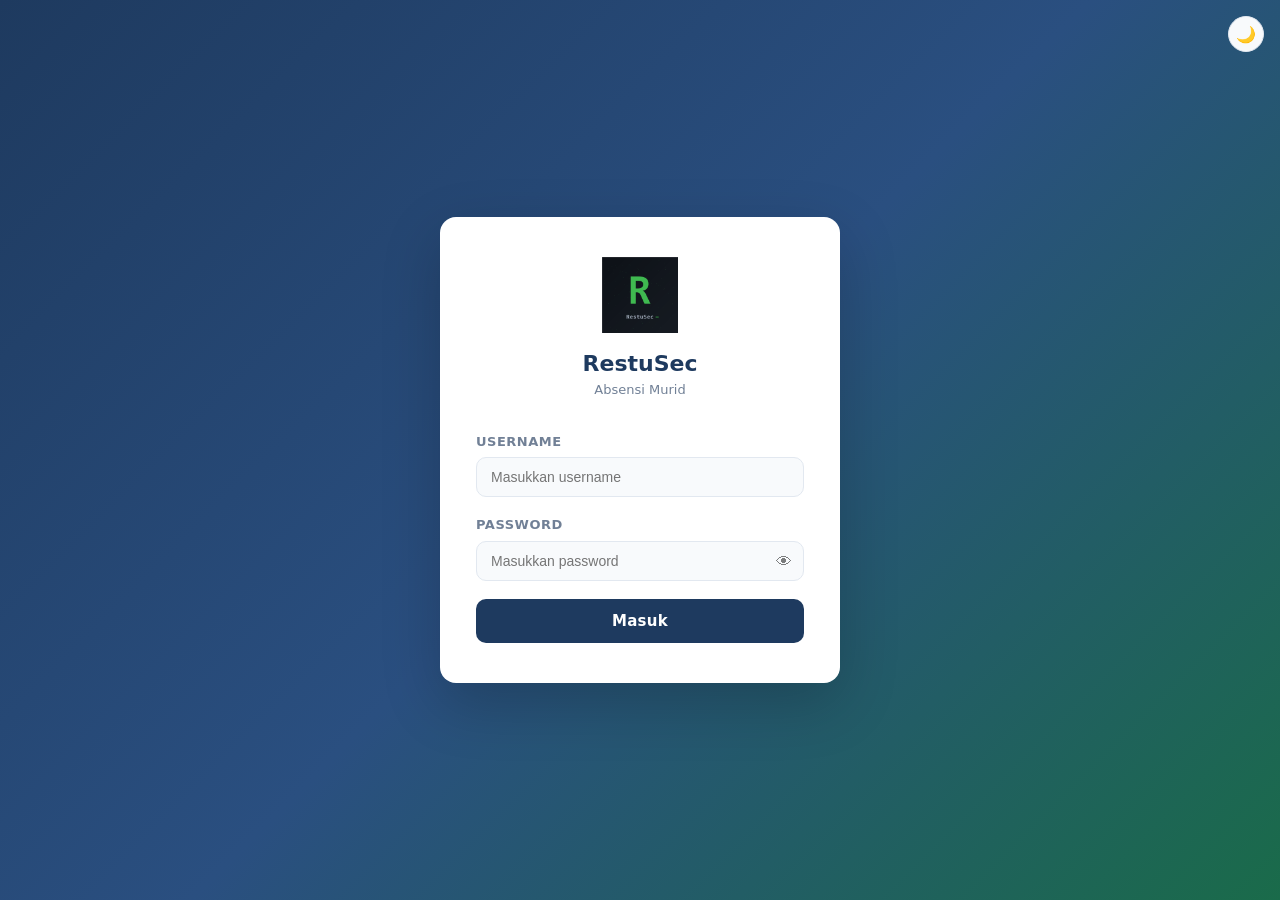
==== backend/dashboard/index.html @ 1f7444e0 "fix: aksesibilitas — focus-visible, label input, aria, keyboard nav" ====
<!DOCTYPE html>
<html lang="id">
<head>
<meta charset="UTF-8">
<meta name="viewport" content="width=device-width, initial-scale=1.0">
<title>Dashboard Absensi Murid</title>
<link rel="stylesheet" href="static/css/style.css?v=6">
</head>
<body>

<!-- SIDEBAR -->
<aside class="sidebar" id="sidebar">
  <div class="sidebar-header">
    <div class="sidebar-logo"><img src="static/img/logo.png" alt="Logo Sekolah" width="40" height="40"></div>
    <div class="sidebar-info">
      <span class="sidebar-title">RestuSec</span>
      <span class="sidebar-sub" id="sidebarUser">-</span>
    </div>
  </div>
  <nav class="sidebar-nav">
    <a class="nav-item active" href="#" onclick="showPage('absensi')">
      <span class="nav-icon">📋</span> Data Absensi
    </a>
    <a class="nav-item" href="#" onclick="showPage('murid')">
      <span class="nav-icon">👤</span> Murid & QR
    </a>
    <a class="nav-item" href="#" onclick="showPage('rekap')">
      <span class="nav-icon">📊</span> Rekap
    </a>
    <a class="nav-item" href="#" onclick="showPage('materi')">
      <span class="nav-icon">📚</span> Materi
    </a>
    <a class="nav-item" href="#" onclick="showPage('nilai')">
      <span class="nav-icon">🎓</span> Nilai
    </a>
  </nav>
  <div class="sidebar-footer">
    <button class="btn-logout" onclick="logout()">🚪 Keluar</button>
  </div>
</aside>
<div class="sidebar-backdrop" id="sidebarBackdrop" onclick="closeSidebar()" role="button" aria-label="Tutup menu"></div>

<!-- MAIN -->
<main class="main" id="main">
  <!-- Topbar -->
  <header class="topbar">
    <button class="menu-toggle" onclick="toggleSidebar()" aria-label="Buka menu">☰</button>
    <div class="topbar-title" id="pageTitle">Data Absensi</div>
    <div class="topbar-actions">
      <button class="theme-toggle" onclick="toggleTheme()" title="Ganti tema" aria-label="Ganti tema">🌙</button>
    </div>
  </header>

  <!-- PAGE: Absensi -->
  <section class="page active" id="page-absensi">
    <div class="page-header">
      <div>
        <h2 id="unitTitle">RestuSec — Absensi Murid</h2>
        <p class="page-sub" id="todayDate"></p>
      </div>
      <div class="page-actions">
        <label for="filterTgl" class="sr-only">Filter tanggal</label>
        <input type="date" id="filterTgl" class="input-date" onchange="loadAbsensi()">
        <button class="btn-success" onclick="exportExcel()">📥 Export Excel</button>
      </div>
    </div>

    <!-- Stats -->
    <div class="stats-row" id="statsRow">
      <div class="stat-card">
        <div class="stat-num" id="statTotal">-</div>
        <div class="stat-label">Total</div>
      </div>
      <div class="stat-card hadir">
        <div class="stat-num" id="statHadir">-</div>
        <div class="stat-label">Hadir</div>
      </div>
      <div class="stat-card izin">
        <div class="stat-num" id="statIzin">-</div>
        <div class="stat-label">Izin</div>
      </div>
      <div class="stat-card sakit">
        <div class="stat-num" id="statSakit">-</div>
        <div class="stat-label">Sakit</div>
      </div>
    </div>

    <!-- Toolbar delete mode -->
    <div class="delete-toolbar" id="deleteToolbar" style="display:none">
      <button class="btn-cancel-sel" onclick="cancelSelect()">× Batal</button>
      <span id="selectedCount">0 dipilih</span>
      <button class="btn-select-all" onclick="selectAll()">☑ Pilih Semua</button>
      <button class="btn-delete-sel" onclick="deleteSelected()">🗑 Hapus</button>
    </div>

    <!-- Tabel -->
    <div class="table-wrap">
      <table class="data-table" id="absensiTable">
        <thead>
          <tr>
            <th class="col-check"></th>
            <th>Tanggal</th>
            <th>Jam</th>
            <th>Nama Murid</th>
            <th>Kelas</th>
            <th>Status</th>
          </tr>
        </thead>
        <tbody id="absensiBody">
          <tr><td colspan="6" class="empty-msg">Memuat data...</td></tr>
        </tbody>
      </table>
    </div>
  </section>

  <!-- PAGE: Murid & QR -->
  <section class="page" id="page-murid">
    <div class="page-header">
      <div>
        <h2>Murid & QR</h2>
        <p class="page-sub">Tambah murid, lalu kirim QR ke masing-masing murid.</p>
      </div>
    </div>

    <div class="page-actions" style="margin-bottom:16px;gap:8px;flex-wrap:wrap">
      <label for="mUrutan" class="sr-only">Urutan</label>
      <input type="number" id="mUrutan" class="input-date" placeholder="Urutan" style="width:90px">
      <label for="mNama" class="sr-only">Nama lengkap</label>
      <input type="text" id="mNama" class="input-date" placeholder="Nama lengkap" style="width:200px">
      <label for="mKelas" class="sr-only">Kelas</label>
      <input type="text" id="mKelas" class="input-date" placeholder="Kelas" style="width:100px">
      <button class="btn-success" onclick="addMurid()">+ Tambah</button>
    </div>

    <div class="table-wrap">
      <table class="data-table" id="muridTable">
        <thead>
          <tr>
            <th>Urutan</th>
            <th>Nama</th>
            <th>Kelas</th>
            <th>QR</th>
            <th>Aksi</th>
          </tr>
        </thead>
        <tbody id="muridBody">
          <tr><td colspan="5" class="empty-msg">Memuat...</td></tr>
        </tbody>
      </table>
    </div>
  </section>

  <!-- PAGE: Rekap -->
  <section class="page" id="page-rekap">
    <div class="page-header">
      <div>
        <h2>Rekap Absensi</h2>
        <p class="page-sub" id="rekapRange">Pilih rentang tanggal untuk melihat rekap.</p>
      </div>
      <div class="page-actions">
        <label for="rekapStart" class="sr-only">Tanggal awal</label>
        <input type="date" id="rekapStart" class="input-date">
        <label for="rekapEnd" class="sr-only">Tanggal akhir</label>
        <input type="date" id="rekapEnd" class="input-date">
        <button class="btn-secondary" onclick="loadRekap()">Tampilkan</button>
        <button class="btn-success" onclick="exportRekap()">📥 Export Rekap</button>
      </div>
    </div>
    <div class="table-wrap">
      <table class="data-table" id="rekapTable">
        <thead>
          <tr>
            <th>No</th>
            <th>Nama Murid</th>
            <th>Kelas</th>
            <th>Hadir</th>
            <th>Izin</th>
            <th>Sakit</th>
            <th>Total</th>
            <th>Kehadiran</th>
          </tr>
        </thead>
        <tbody id="rekapBody">
          <tr><td colspan="8" class="empty-msg">Pilih rentang tanggal lalu klik "Tampilkan".</td></tr>
        </tbody>
      </table>
    </div>
  </section>

  <!-- PAGE: Materi -->
  <section class="page" id="page-materi">
    <div class="page-header">
      <div>
        <h2>Materi</h2>
        <p class="page-sub">Isi materi pelajaran untuk murid.</p>
      </div>
    </div>
    <div class="page-actions" style="margin-bottom:16px;gap:8px;flex-wrap:wrap">
      <label for="mJudul" class="sr-only">Judul materi</label>
      <input type="text" id="mJudul" class="input-date" placeholder="Judul materi" style="width:220px">
      <label for="mIsi" class="sr-only">Isi materi</label>
      <input type="text" id="mIsi" class="input-date" placeholder="Isi / link / deskripsi" style="flex:1;min-width:180px">
      <button class="btn-success" onclick="addMateri()">+ Simpan</button>
    </div>
    <div class="table-wrap">
      <table class="data-table" id="materiTable">
        <thead>
          <tr>
            <th>Tanggal</th>
            <th>Judul</th>
            <th>Isi</th>
            <th>Aksi</th>
          </tr>
        </thead>
        <tbody id="materiBody">
          <tr><td colspan="4" class="empty-msg">Belum ada materi.</td></tr>
        </tbody>
      </table>
    </div>
  </section>

  <!-- PAGE: Nilai -->
  <section class="page" id="page-nilai">
    <div class="page-header">
      <div>
        <h2>Nilai</h2>
        <p class="page-sub">Input nilai & lihat rata-rata tiap murid.</p>
      </div>
    </div>
    <div class="page-actions" style="margin-bottom:16px;gap:8px;flex-wrap:wrap">
      <label for="nMurid" class="sr-only">Pilih murid</label>
      <select id="nMurid" class="input-date" style="width:auto"><option value="">Pilih murid…</option></select>
      <label for="nMapel" class="sr-only">Mata pelajaran</label>
      <input type="text" id="nMapel" class="input-date" placeholder="Mapel" style="width:120px">
      <label for="nNilai" class="sr-only">Nilai 0 sampai 100</label>
      <input type="number" id="nNilai" class="input-date" placeholder="Nilai 0-100" style="width:100px" min="0" max="100">
      <button class="btn-success" onclick="addNilai()">+ Simpan</button>
    </div>
    <div class="table-wrap">
      <table class="data-table" id="nilaiTable">
        <thead>
          <tr>
            <th>Tanggal</th>
            <th>Murid</th>
            <th>Mapel</th>
            <th>Nilai</th>
            <th>Aksi</th>
          </tr>
        </thead>
        <tbody id="nilaiBody">
          <tr><td colspan="5" class="empty-msg">Belum ada nilai.</td></tr>
        </tbody>
      </table>
    </div>
    <h3 style="margin:18px 0 8px">Rata-rata Nilai per Murid</h3>
    <div class="table-wrap">
      <table class="data-table" id="rataTable">
        <thead>
          <tr>
            <th>No</th>
            <th>Nama Murid</th>
            <th>Kelas</th>
            <th>Jumlah Nilai</th>
            <th>Rata-rata</th>
          </tr>
        </thead>
        <tbody id="rataBody">
          <tr><td colspan="5" class="empty-msg">Belum ada data.</td></tr>
        </tbody>
      </table>
    </div>
  </section>
</main>

<!-- TOAST -->
<div class="toast" id="toast" aria-live="polite" role="status"></div>

<script src="static/js/app.js?v=6"></script>
</body>
</html>
---- backend/dashboard/static/css/style.css ----
/* ── Variables ── */
:root {
  --bg:         #F0F4F8;
  --surface:    #FFFFFF;
  --surface2:   #F8FAFC;
  --border:     #E2E8F0;
  --text:       #1A202C;
  --text2:      #718096;
  --primary:    #1E3A5F;
  --primary-l:  #2A4F80;
  --accent:     #3B82F6;
  --success:    #10B981;
  --warning:    #F59E0B;
  --danger:     #EF4444;
  --hadir-bg:   #D1FAE5;
  --hadir-txt:  #065F46;
  --izin-bg:    #FEF3C7;
  --izin-txt:   #92400E;
  --sakit-bg:   #FEE2E2;
  --sakit-txt:  #991B1B;
  --shadow:     0 1px 3px rgba(0,0,0,.08), 0 1px 2px rgba(0,0,0,.06);
  --shadow-md:  0 4px 6px rgba(0,0,0,.07), 0 2px 4px rgba(0,0,0,.06);
  --radius:     10px;
  --sidebar-w:  240px;
  --transition: .2s ease;
}

[data-theme="dark"] {
  --bg:        #0F172A;
  --surface:   #1E293B;
  --surface2:  #162032;
  --border:    #334155;
  --text:      #F1F5F9;
  --text2:     #94A3B8;
  --primary:   #2A4F80;
  --primary-l: #3B6AA0;
  --shadow:    0 1px 3px rgba(0,0,0,.3);
  --shadow-md: 0 4px 6px rgba(0,0,0,.3);
}

/* ── Reset ── */
*, *::before, *::after { box-sizing: border-box; margin: 0; padding: 0; }
.sr-only { position: absolute; width: 1px; height: 1px; padding: 0; margin: -1px; overflow: hidden; clip: rect(0,0,0,0); white-space: nowrap; border: 0; }
html { scroll-behavior: smooth; }
body {
  font-family: 'Segoe UI', system-ui, -apple-system, sans-serif;
  background: var(--bg);
  color: var(--text);
  font-size: 14px;
  line-height: 1.5;
  transition: background var(--transition), color var(--transition);
}
a { text-decoration: none; color: inherit; }
button { cursor: pointer; border: none; background: none; font-family: inherit; }

/* ── LOGIN PAGE ── */
.login-page {
  min-height: 100vh;
  display: flex;
  align-items: center;
  justify-content: center;
  background: linear-gradient(135deg, #1E3A5F 0%, #2A4F80 50%, #1a6b4a 100%);
}

.login-card {
  background: var(--surface);
  border-radius: 16px;
  padding: 40px 36px;
  width: 100%;
  max-width: 400px;
  box-shadow: 0 20px 60px rgba(0,0,0,.2);
}

.login-logo {
  text-align: center;
  margin-bottom: 32px;
}
.logo-icon { font-size: 48px; margin-bottom: 8px; }
.logo-img  { width: 76px; height: 76px; object-fit: contain; margin-bottom: 8px; }
.login-logo h1 { font-size: 22px; font-weight: 700; color: var(--primary); }
.login-logo p  { color: var(--text2); font-size: 13px; }

.form-group { margin-bottom: 18px; }
.form-group label {
  display: block;
  font-size: 13px;
  font-weight: 600;
  color: var(--text2);
  margin-bottom: 6px;
  text-transform: uppercase;
  letter-spacing: .5px;
}
.form-group input {
  width: 100%;
  padding: 11px 14px;
  border: 1.5px solid var(--border);
  border-radius: var(--radius);
  background: var(--surface2);
  color: var(--text);
  font-size: 14px;
  transition: border-color var(--transition);
  outline: none;
}
.form-group input:focus { border-color: var(--accent); outline: none; }
.form-group input:focus-visible { border-color: var(--accent); outline: 2px solid var(--accent); outline-offset: 2px; }

.input-wrap { position: relative; }
.input-wrap input { padding-right: 42px; }
.toggle-pw {
  position: absolute; right: 12px; top: 50%;
  transform: translateY(-50%);
  font-size: 16px; opacity: .5;
}
.toggle-pw:hover { opacity: 1; }
.toggle-pw:focus-visible { opacity: 1; outline: 2px solid var(--accent); outline-offset: 2px; }

.error-msg {
  background: var(--sakit-bg);
  color: var(--sakit-txt);
  border: 1px solid #FCA5A5;
  border-radius: 8px;
  padding: 10px 14px;
  font-size: 13px;
  margin-bottom: 16px;
}

.btn-primary {
  width: 100%;
  padding: 13px;
  background: var(--primary);
  color: #fff;
  border-radius: var(--radius);
  font-size: 15px;
  font-weight: 600;
  letter-spacing: .3px;
  transition: background var(--transition), transform .1s;
}
.btn-primary:hover  { background: var(--primary-l); }
.btn-primary:active { transform: scale(.98); }
.btn-primary:disabled { opacity: .6; cursor: not-allowed; }
.btn-primary:focus-visible { outline: 2px solid var(--accent); outline-offset: 2px; }

.login-footer {
  text-align: center;
  margin-top: 24px;
  color: var(--text2);
  font-size: 12px;
  letter-spacing: 1px;
}

/* ── LAYOUT ── */
.sidebar {
  position: fixed; top: 0; left: 0;
  width: var(--sidebar-w);
  height: 100vh;
  background: var(--primary);
  display: flex; flex-direction: column;
  z-index: 100;
  transition: transform var(--transition);
}

.sidebar-header {
  padding: 24px 20px 20px;
  border-bottom: 1px solid rgba(255,255,255,.1);
  display: flex; align-items: center; gap: 12px;
}
.sidebar-logo { font-size: 28px; display: flex; }
.sidebar-logo img { width: 40px; height: 40px; object-fit: contain; }
.sidebar-title { display: block; color: #fff; font-weight: 700; font-size: 13px; line-height: 1.3; }
.sidebar-sub   { display: block; color: rgba(255,255,255,.55); font-size: 12px; }

.sidebar-nav { flex: 1; padding: 16px 12px; display: flex; flex-direction: column; gap: 4px; }
.nav-item {
  display: flex; align-items: center; gap: 10px;
  padding: 11px 14px;
  border-radius: 8px;
  color: rgba(255,255,255,.7);
  font-size: 14px;
  transition: background var(--transition), color var(--transition);
}
.nav-item:hover  { background: rgba(255,255,255,.1); color: #fff; }
.nav-item.active { background: rgba(255,255,255,.15); color: #fff; font-weight: 600; }
.nav-item:focus-visible { outline: 2px solid rgba(255,255,255,.8); outline-offset: -2px; border-radius: 8px; }
.nav-icon { font-size: 16px; }

.sidebar-footer { padding: 16px 20px; border-top: 1px solid rgba(255,255,255,.1); }
.btn-logout {
  width: 100%; padding: 10px;
  border-radius: 8px;
  background: rgba(255,255,255,.08);
  color: rgba(255,255,255,.8);
  font-size: 13px;
  transition: background var(--transition);
}
.btn-logout:hover { background: rgba(255,255,255,.15); color: #fff; }
.btn-logout:focus-visible { outline: 2px solid rgba(255,255,255,.8); outline-offset: 2px; }

.main {
  margin-left: var(--sidebar-w);
  min-height: 100vh;
  display: flex; flex-direction: column;
  transition: margin var(--transition);
}

.topbar {
  position: sticky; top: 0; z-index: 50;
  background: var(--surface);
  border-bottom: 1px solid var(--border);
  padding: 0 24px;
  height: 60px;
  display: flex; align-items: center; gap: 16px;
  box-shadow: var(--shadow);
}
.menu-toggle { font-size: 20px; color: var(--text2); display: none; }
.menu-toggle:focus-visible { outline: 2px solid var(--accent); outline-offset: 2px; }
.topbar-title { flex: 1; font-weight: 600; font-size: 16px; }
.theme-toggle {
  width: 36px; height: 36px; border-radius: 50%;
  background: var(--surface2); border: 1px solid var(--border);
  font-size: 16px; display: flex; align-items: center; justify-content: center;
  transition: background var(--transition);
}
.login-page .theme-toggle {
  position: fixed; top: 16px; right: 16px; z-index: 10;
}
.login-page .theme-toggle:focus-visible { outline: 2px solid var(--accent); outline-offset: 2px; }
.theme-toggle:hover { background: var(--border); }
.theme-toggle:focus-visible { outline: 2px solid var(--accent); outline-offset: 2px; }

/* ── PAGES ── */
.page { display: none; padding: 24px; }
.page.active { display: block; }

.page-header {
  display: flex; align-items: flex-start;
  justify-content: space-between; flex-wrap: wrap;
  gap: 12px; margin-bottom: 20px;
}
.page-header h2 { font-size: 20px; font-weight: 700; }
.page-sub { color: var(--text2); font-size: 13px; margin-top: 2px; }

.page-actions { display: flex; align-items: center; gap: 8px; flex-wrap: wrap; }

.input-date {
  padding: 8px 12px;
  border: 1.5px solid var(--border);
  border-radius: 8px;
  background: var(--surface);
  color: var(--text);
  font-size: 13px;
  outline: none;
}
.input-date:focus { border-color: var(--accent); }
.input-date:focus-visible { border-color: var(--accent); outline: 2px solid var(--accent); outline-offset: 2px; }

.btn-secondary {
  padding: 8px 16px; border-radius: 8px;
  background: var(--surface2); border: 1.5px solid var(--border);
  color: var(--text); font-size: 13px; font-weight: 500;
  transition: background var(--transition);
}
.btn-secondary:hover { background: var(--border); }
.btn-secondary:focus-visible { outline: 2px solid var(--accent); outline-offset: 2px; }

.btn-success {
  padding: 8px 16px; border-radius: 8px;
  background: var(--success); color: #fff;
  font-size: 13px; font-weight: 500;
  transition: opacity var(--transition);
}
.btn-success:hover { opacity: .85; }
.btn-success:focus-visible { outline: 2px solid var(--accent); outline-offset: 2px; }

/* ── STATS ── */
.stats-row {
  display: grid;
  grid-template-columns: repeat(4, 1fr);
  gap: 14px;
  margin-bottom: 20px;
}
.stat-card {
  background: var(--surface);
  border: 1px solid var(--border);
  border-radius: var(--radius);
  padding: 18px 20px;
  box-shadow: var(--shadow);
}
.stat-num   { font-size: 28px; font-weight: 700; }
.stat-label { color: var(--text2); font-size: 12px; margin-top: 4px; text-transform: uppercase; letter-spacing: .5px; }
.stat-card.hadir .stat-num { color: var(--success); }
.stat-card.izin  .stat-num { color: var(--warning); }
.stat-card.sakit .stat-num { color: var(--danger);  }

/* ── DELETE TOOLBAR ── */
.delete-toolbar {
  display: flex; align-items: center; gap: 12px;
  background: var(--surface);
  border: 1.5px solid var(--accent);
  border-radius: var(--radius);
  padding: 10px 16px;
  margin-bottom: 12px;
  box-shadow: var(--shadow);
}
.delete-toolbar span { flex: 1; font-size: 13px; color: var(--text2); }
.btn-cancel-sel {
  padding: 6px 14px; border-radius: 6px;
  background: var(--surface2); border: 1px solid var(--border);
  font-size: 13px; color: var(--text);
}
.btn-cancel-sel:focus-visible { outline: 2px solid var(--accent); outline-offset: 2px; }
.btn-select-all {
  padding: 6px 14px; border-radius: 6px;
  background: var(--accent); color: #fff; font-size: 13px;
}
.btn-select-all:focus-visible { outline: 2px solid #fff; outline-offset: 2px; }
.btn-delete-sel {
  padding: 6px 14px; border-radius: 6px;
  background: var(--danger); color: #fff; font-size: 13px; font-weight: 600;
}
.btn-delete-sel:focus-visible { outline: 2px solid #fff; outline-offset: 2px; }

/* ── TABLE ── */
.table-wrap {
  background: var(--surface);
  border-radius: var(--radius);
  border: 1px solid var(--border);
  box-shadow: var(--shadow);
  overflow-x: auto;
}
.data-table { width: 100%; border-collapse: collapse; }
.data-table th {
  background: var(--surface2);
  padding: 12px 14px;
  text-align: left;
  font-size: 12px;
  font-weight: 600;
  color: var(--text2);
  text-transform: uppercase;
  letter-spacing: .5px;
  border-bottom: 1px solid var(--border);
  white-space: nowrap;
}
.data-table td {
  padding: 13px 14px;
  border-bottom: 1px solid var(--border);
  font-size: 13px;
  vertical-align: middle;
}
.data-table tr:last-child td { border-bottom: none; }
.data-table tr:hover td { background: var(--surface2); }
.data-table tr.selected td { background: rgba(59,130,246,.08); }

.col-check { width: 42px; }
.data-table input[type="checkbox"] {
  width: 16px; height: 16px; cursor: pointer; accent-color: var(--accent);
}
.data-table input[type="checkbox"]:focus-visible { outline: 2px solid var(--accent); outline-offset: 2px; }

.badge {
  display: inline-flex; align-items: center; gap: 4px;
  padding: 3px 10px; border-radius: 20px;
  font-size: 12px; font-weight: 600;
}
.badge-hadir { background: var(--hadir-bg); color: var(--hadir-txt); }
.badge-izin  { background: var(--izin-bg);  color: var(--izin-txt);  }
.badge-sakit { background: var(--sakit-bg); color: var(--sakit-txt); }

.empty-msg { text-align: center; color: var(--text2); padding: 40px !important; }

.link-maps { color: var(--accent); font-size: 12px; }
.link-maps:hover { text-decoration: underline; }
.link-maps:focus-visible { outline: 2px solid var(--accent); outline-offset: 2px; border-radius: 2px; }
.no-loc { color: var(--text2); font-size: 12px; }

/* Long-press visual */
.data-table tr.pressing td { background: rgba(239,68,68,.06); }

/* ── TOAST ── */
.toast {
  position: fixed; bottom: 24px; left: 50%;
  transform: translateX(-50%) translateY(80px);
  background: #1A202C; color: #fff;
  padding: 12px 22px; border-radius: 30px;
  font-size: 13px; font-weight: 500;
  box-shadow: 0 8px 24px rgba(0,0,0,.2);
  z-index: 9999;
  opacity: 0;
  transition: opacity .25s, transform .25s;
  pointer-events: none;
}
.toast.show {
  opacity: 1;
  transform: translateX(-50%) translateY(0);
}

/* ── Misc ── */
.coming-soon { color: var(--text2); text-align: center; padding: 60px; font-size: 16px; }

/* ── Responsive ── */
@media (max-width: 768px) {
  .sidebar { transform: translateX(-100%); transition: transform .2s ease; z-index: 100; }
  .sidebar.open { transform: translateX(0); }
  .sidebar-backdrop.show {
    display: block; position: fixed; inset: 0; background: rgba(0,0,0,.45);
    z-index: 99; border: 0;
  }
  .main { margin-left: 0; }
  .menu-toggle { display: flex; }
  .stats-row { grid-template-columns: repeat(2, 1fr); }
  .page-header { flex-direction: column; }
  .page-actions { width: 100%; }
}

.sidebar-backdrop { display: none; border: 0; padding: 0; margin: 0; background: transparent; }
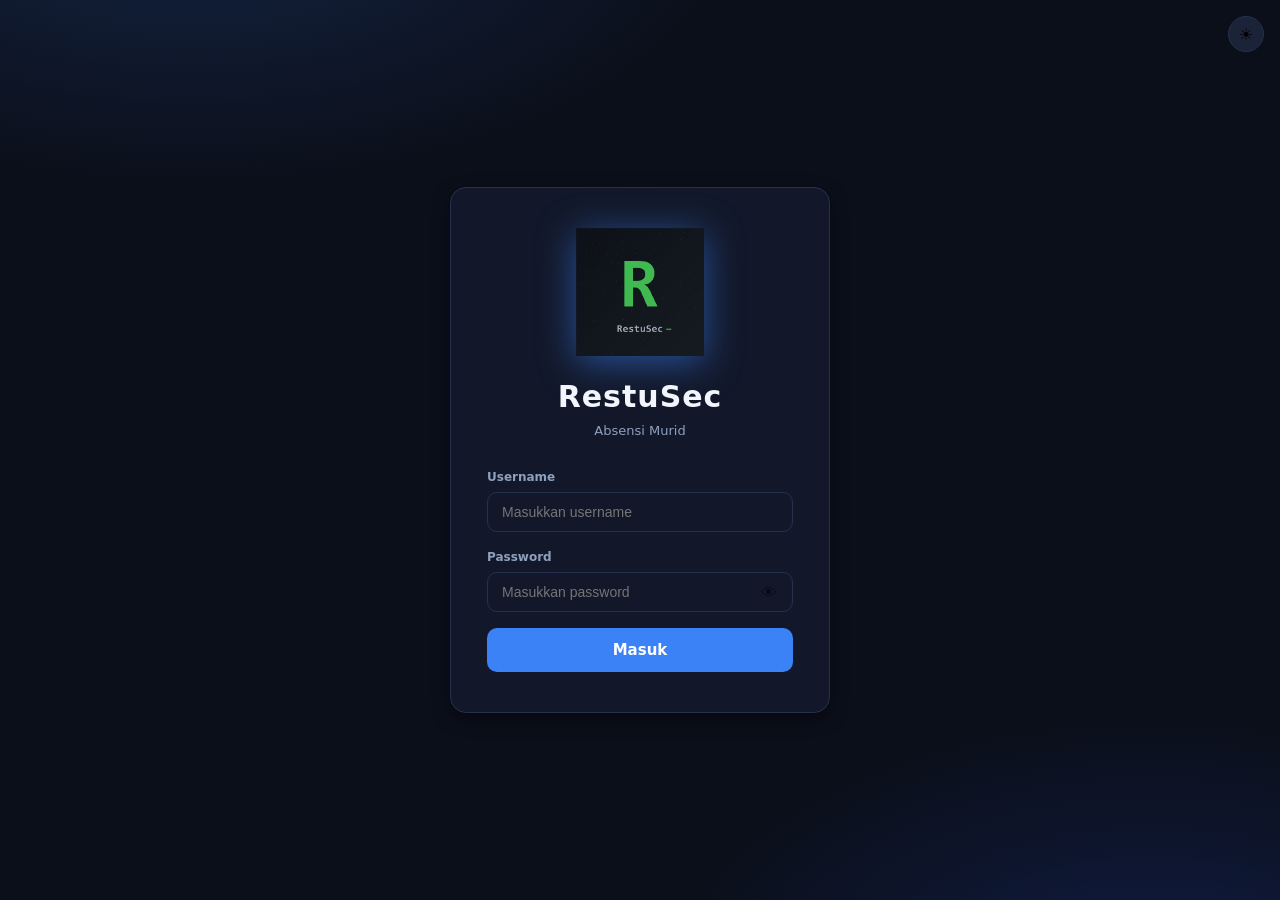
==== commit ba404af4: "v18: tema hitam-biru, animasi absen (typewriter, glow logo, status OK), QR logo putih, perbaikan IDO" ====
--- a/backend/dashboard/index.html
+++ b/backend/dashboard/index.html
@@ -1,53 +1,68 @@
+<!--
+  THESIS: Dashboard absensi yang satu pekerjaan — "hari ini siapa masuk?" — dirender
+  sebagai kalender bulan. Menolak layout admin generik (sidebar navy + tabel rapat)
+  demi satu grid tanggal tempat status Hadir/Izin/Sakit tampil sebagai dot warna.
+  OWN-WORLD: ground terang netral (kertas #F4F6F8), ink #1B2430, chip status hijau/kuning/
+  merah sebagai satu-satunya warna jenuh; system font stack (Segoe UI/system-ui), angka
+  tabular. Sidebar ramping kiri, kalender bulan sebagai tulang punggung halaman absensi.
+  STORY: pengunjung paham bulan berjalan dengan sekali pandang; hari-hari dengan absensi
+  membawa dot status, klik tanggal memfilter daftar di bawahnya.
+  FIRST VIEWPORT: sidebar kiri; header unit + tanggal; kartu stats; kalender bulan (grid
+  7 kolom, sel berisi nomor tanggal + dot status); daftar absensi hari terpilih di bawah.
+  FORM: Wall Planner (calendar grid), posisi 3 dari daftar grounding, seed da81adb0.
+  FINISH: unreviewed and undocumented is unfinished; this build ends with the finish
+  review, the verdict, DESIGN.md, and every shipping raster carrying its provenance.
+-->
 <!DOCTYPE html>
 <html lang="id">
 <head>
 <meta charset="UTF-8">
 <meta name="viewport" content="width=device-width, initial-scale=1.0">
 <title>Dashboard Absensi Murid</title>
-<link rel="stylesheet" href="static/css/style.css?v=6">
+<link rel="stylesheet" href="static/css/style.css?v=10">
 </head>
 <body>
 
 <!-- SIDEBAR -->
 <aside class="sidebar" id="sidebar">
   <div class="sidebar-header">
-    <div class="sidebar-logo"><img src="static/img/logo.png" alt="Logo Sekolah" width="40" height="40"></div>
+    <div class="sidebar-logo"><img src="static/img/logo.png" alt="Logo RestuSec" width="40" height="40"></div>
     <div class="sidebar-info">
       <span class="sidebar-title">RestuSec</span>
       <span class="sidebar-sub" id="sidebarUser">-</span>
     </div>
   </div>
   <nav class="sidebar-nav">
-    <a class="nav-item active" href="#" onclick="showPage('absensi')">
-      <span class="nav-icon">📋</span> Data Absensi
-    </a>
-    <a class="nav-item" href="#" onclick="showPage('murid')">
-      <span class="nav-icon">👤</span> Murid & QR
-    </a>
-    <a class="nav-item" href="#" onclick="showPage('rekap')">
-      <span class="nav-icon">📊</span> Rekap
-    </a>
-    <a class="nav-item" href="#" onclick="showPage('materi')">
-      <span class="nav-icon">📚</span> Materi
-    </a>
-    <a class="nav-item" href="#" onclick="showPage('nilai')">
-      <span class="nav-icon">🎓</span> Nilai
+    <a class="nav-item active" href="#" data-page="absensi">
+      <span class="nav-icon">&#128203;</span> Data Absensi
+    </a>
+    <a class="nav-item" href="#" data-page="murid">
+      <span class="nav-icon">&#128100;</span> Murid &amp; QR
+    </a>
+    <a class="nav-item" href="#" data-page="rekap">
+      <span class="nav-icon">&#128202;</span> Rekap
+    </a>
+    <a class="nav-item" href="#" data-page="materi">
+      <span class="nav-icon">&#128218;</span> Materi
+    </a>
+    <a class="nav-item" href="#" data-page="nilai">
+      <span class="nav-icon">&#127891;</span> Nilai
     </a>
   </nav>
   <div class="sidebar-footer">
-    <button class="btn-logout" onclick="logout()">🚪 Keluar</button>
+    <button class="btn-logout" id="logoutBtn" type="button">&#128682; Keluar</button>
   </div>
 </aside>
-<div class="sidebar-backdrop" id="sidebarBackdrop" onclick="closeSidebar()" role="button" aria-label="Tutup menu"></div>
+<div class="sidebar-backdrop" id="sidebarBackdrop" role="button" aria-label="Tutup menu"></div>
 
 <!-- MAIN -->
 <main class="main" id="main">
   <!-- Topbar -->
   <header class="topbar">
-    <button class="menu-toggle" onclick="toggleSidebar()" aria-label="Buka menu">☰</button>
+    <button class="menu-toggle" id="menuToggle" type="button" aria-label="Buka menu">&#9776;</button>
     <div class="topbar-title" id="pageTitle">Data Absensi</div>
     <div class="topbar-actions">
-      <button class="theme-toggle" onclick="toggleTheme()" title="Ganti tema" aria-label="Ganti tema">🌙</button>
+      <button class="theme-toggle" id="themeToggle" type="button" title="Ganti tema" aria-label="Ganti tema">&#127769;</button>
     </div>
   </header>
 
@@ -55,13 +70,13 @@
   <section class="page active" id="page-absensi">
     <div class="page-header">
       <div>
-        <h2 id="unitTitle">RestuSec — Absensi Murid</h2>
+        <h2 id="unitTitle">RestuSec &mdash; Absensi Murid</h2>
         <p class="page-sub" id="todayDate"></p>
       </div>
       <div class="page-actions">
         <label for="filterTgl" class="sr-only">Filter tanggal</label>
-        <input type="date" id="filterTgl" class="input-date" onchange="loadAbsensi()">
-        <button class="btn-success" onclick="exportExcel()">📥 Export Excel</button>
+        <input type="date" id="filterTgl" class="input-date">
+        <button class="btn-success" id="exportBtn" type="button">&#128229; Export Excel</button>
       </div>
     </div>
 
@@ -85,12 +100,31 @@
       </div>
     </div>
 
+    <!-- Kalender bulan -->
+    <div class="calendar-card" id="calendarCard">
+      <div class="cal-head">
+        <button class="cal-nav" id="calPrev" type="button" aria-label="Bulan sebelumnya">&#8249;</button>
+        <div class="cal-title" id="calTitle">-</div>
+        <button class="cal-nav" id="calNext" type="button" aria-label="Bulan berikutnya">&#8250;</button>
+      </div>
+      <div class="cal-week">
+        <span>Min</span><span>Sen</span><span>Sel</span><span>Rab</span><span>Kam</span><span>Jum</span><span>Sab</span>
+      </div>
+      <div class="cal-grid" id="calGrid"></div>
+      <div class="cal-legend">
+        <span class="lg"><i class="dot h"></i>Hadir</span>
+        <span class="lg"><i class="dot i"></i>Izin</span>
+        <span class="lg"><i class="dot s"></i>Sakit</span>
+        <span class="lg"><i class="dot t"></i>Terpilih</span>
+      </div>
+    </div>
+
     <!-- Toolbar delete mode -->
     <div class="delete-toolbar" id="deleteToolbar" style="display:none">
-      <button class="btn-cancel-sel" onclick="cancelSelect()">× Batal</button>
+      <button class="btn-cancel-sel" id="cancelSelectBtn" type="button">&#10005; Batal</button>
       <span id="selectedCount">0 dipilih</span>
-      <button class="btn-select-all" onclick="selectAll()">☑ Pilih Semua</button>
-      <button class="btn-delete-sel" onclick="deleteSelected()">🗑 Hapus</button>
+      <button class="btn-select-all" id="selectAllBtn" type="button">&#9745; Pilih Semua</button>
+      <button class="btn-delete-sel" id="deleteSelBtn" type="button">&#128465; Hapus</button>
     </div>
 
     <!-- Tabel -->
@@ -117,7 +151,7 @@
   <section class="page" id="page-murid">
     <div class="page-header">
       <div>
-        <h2>Murid & QR</h2>
+        <h2>Murid &amp; QR</h2>
         <p class="page-sub">Tambah murid, lalu kirim QR ke masing-masing murid.</p>
       </div>
     </div>
@@ -129,7 +163,7 @@
       <input type="text" id="mNama" class="input-date" placeholder="Nama lengkap" style="width:200px">
       <label for="mKelas" class="sr-only">Kelas</label>
       <input type="text" id="mKelas" class="input-date" placeholder="Kelas" style="width:100px">
-      <button class="btn-success" onclick="addMurid()">+ Tambah</button>
+      <button class="btn-success" id="addMuridBtn" type="button">+ Tambah</button>
     </div>
 
     <div class="table-wrap">
@@ -162,8 +196,8 @@
         <input type="date" id="rekapStart" class="input-date">
         <label for="rekapEnd" class="sr-only">Tanggal akhir</label>
         <input type="date" id="rekapEnd" class="input-date">
-        <button class="btn-secondary" onclick="loadRekap()">Tampilkan</button>
-        <button class="btn-success" onclick="exportRekap()">📥 Export Rekap</button>
+        <button class="btn-secondary" id="rekapBtn" type="button">Tampilkan</button>
+        <button class="btn-success" id="exportRekapBtn" type="button">&#128229; Export Rekap</button>
       </div>
     </div>
     <div class="table-wrap">
@@ -181,7 +215,7 @@
           </tr>
         </thead>
         <tbody id="rekapBody">
-          <tr><td colspan="8" class="empty-msg">Pilih rentang tanggal lalu klik "Tampilkan".</td></tr>
+          <tr><td colspan="8" class="empty-msg">Pilih rentang tanggal lalu klik &quot;Tampilkan&quot;.</td></tr>
         </tbody>
       </table>
     </div>
@@ -200,7 +234,7 @@
       <input type="text" id="mJudul" class="input-date" placeholder="Judul materi" style="width:220px">
       <label for="mIsi" class="sr-only">Isi materi</label>
       <input type="text" id="mIsi" class="input-date" placeholder="Isi / link / deskripsi" style="flex:1;min-width:180px">
-      <button class="btn-success" onclick="addMateri()">+ Simpan</button>
+      <button class="btn-success" id="addMateriBtn" type="button">+ Simpan</button>
     </div>
     <div class="table-wrap">
       <table class="data-table" id="materiTable">
@@ -224,17 +258,17 @@
     <div class="page-header">
       <div>
         <h2>Nilai</h2>
-        <p class="page-sub">Input nilai & lihat rata-rata tiap murid.</p>
+        <p class="page-sub">Input nilai &amp; lihat rata-rata tiap murid.</p>
       </div>
     </div>
     <div class="page-actions" style="margin-bottom:16px;gap:8px;flex-wrap:wrap">
       <label for="nMurid" class="sr-only">Pilih murid</label>
-      <select id="nMurid" class="input-date" style="width:auto"><option value="">Pilih murid…</option></select>
+      <select id="nMurid" class="input-date" style="width:auto"><option value="">Pilih murid&hellip;</option></select>
       <label for="nMapel" class="sr-only">Mata pelajaran</label>
       <input type="text" id="nMapel" class="input-date" placeholder="Mapel" style="width:120px">
       <label for="nNilai" class="sr-only">Nilai 0 sampai 100</label>
       <input type="number" id="nNilai" class="input-date" placeholder="Nilai 0-100" style="width:100px" min="0" max="100">
-      <button class="btn-success" onclick="addNilai()">+ Simpan</button>
+      <button class="btn-success" id="addNilaiBtn" type="button">+ Simpan</button>
     </div>
     <div class="table-wrap">
       <table class="data-table" id="nilaiTable">
@@ -275,6 +309,6 @@
 <!-- TOAST -->
 <div class="toast" id="toast" aria-live="polite" role="status"></div>
 
-<script src="static/js/app.js?v=6"></script>
+<script src="static/js/app.js?v=10"></script>
 </body>
 </html>
--- a/backend/dashboard/static/css/style.css
+++ b/backend/dashboard/static/css/style.css
@@ -1,49 +1,56 @@
-/* ── Variables ── */
+/* ── Variables ──
+   Arah: Wall Planner — kalender bulan sebagai pusat. Ground terang netral,
+   chip status Hadir/Izin/Sakit sebagai satu-satunya warna jenuh, system font. */
 :root {
-  --bg:         #F0F4F8;
-  --surface:    #FFFFFF;
-  --surface2:   #F8FAFC;
-  --border:     #E2E8F0;
-  --text:       #1A202C;
-  --text2:      #718096;
-  --primary:    #1E3A5F;
-  --primary-l:  #2A4F80;
+  --bg:         #0B0F1A;
+  --surface:    #12182A;
+  --surface2:   #1A2338;
+  --border:     #26314D;
+  --text:       #E7ECF5;
+  --text2:      #8FA0BD;
+  --ink:        #F2F6FC;
   --accent:     #3B82F6;
-  --success:    #10B981;
-  --warning:    #F59E0B;
-  --danger:     #EF4444;
-  --hadir-bg:   #D1FAE5;
-  --hadir-txt:  #065F46;
-  --izin-bg:    #FEF3C7;
-  --izin-txt:   #92400E;
-  --sakit-bg:   #FEE2E2;
-  --sakit-txt:  #991B1B;
-  --shadow:     0 1px 3px rgba(0,0,0,.08), 0 1px 2px rgba(0,0,0,.06);
-  --shadow-md:  0 4px 6px rgba(0,0,0,.07), 0 2px 4px rgba(0,0,0,.06);
-  --radius:     10px;
-  --sidebar-w:  240px;
-  --transition: .2s ease;
-}
-
-[data-theme="dark"] {
-  --bg:        #0F172A;
-  --surface:   #1E293B;
-  --surface2:  #162032;
-  --border:    #334155;
-  --text:      #F1F5F9;
-  --text2:     #94A3B8;
-  --primary:   #2A4F80;
-  --primary-l: #3B6AA0;
-  --shadow:    0 1px 3px rgba(0,0,0,.3);
-  --shadow-md: 0 4px 6px rgba(0,0,0,.3);
+  --accent2:    #1E40AF;
+  --hadir:      #22C55E;
+  --hadir-bg:   #0E2A1A;
+  --izin:       #F59E0B;
+  --izin-bg:    #2E2405;
+  --sakit:      #EF4444;
+  --sakit-bg:   #331111;
+  --sel:        #60A5FA;
+  --sel-bg:     #16233F;
+  --shadow:     0 1px 2px rgba(0,0,0,.4);
+  --shadow-md:  0 6px 18px rgba(0,0,0,.45);
+  --radius:     12px;
+  --sidebar-w:  236px;
+  --transition: .18s ease;
+}
+
+[data-theme="light"] {
+  --bg:        #EEF2F9;
+  --surface:   #FFFFFF;
+  --surface2:  #F0F4FA;
+  --border:    #D9E1EF;
+  --text:      #17203A;
+  --text2:     #5B6B8C;
+  --ink:       #0B1226;
+  --hadir-bg:  #E2F6EA;
+  --izin-bg:   #FCF3DD;
+  --sakit-bg:  #FCE9E8;
+  --sel-bg:    #E7EFFC;
+  --sel:       #2563EB;
+  --shadow:    0 1px 2px rgba(16,24,46,.06);
+  --shadow-md: 0 6px 18px rgba(16,24,46,.08);
 }
 
 /* ── Reset ── */
+@media (prefers-reduced-motion: reduce) {
+  .logo-img, .login-logo h1, .login-logo p, .login-card form { animation: none !important; }
+}
 *, *::before, *::after { box-sizing: border-box; margin: 0; padding: 0; }
-.sr-only { position: absolute; width: 1px; height: 1px; padding: 0; margin: -1px; overflow: hidden; clip: rect(0,0,0,0); white-space: nowrap; border: 0; }
 html { scroll-behavior: smooth; }
 body {
-  font-family: 'Segoe UI', system-ui, -apple-system, sans-serif;
+  font-family: 'Segoe UI', system-ui, -apple-system, Roboto, sans-serif;
   background: var(--bg);
   color: var(--text);
   font-size: 14px;
@@ -52,6 +59,7 @@
 }
 a { text-decoration: none; color: inherit; }
 button { cursor: pointer; border: none; background: none; font-family: inherit; }
+.sr-only { position: absolute; width:1px; height:1px; overflow:hidden; clip:rect(0,0,0,0); }
 
 /* ── LOGIN PAGE ── */
 .login-page {
@@ -59,356 +67,299 @@
   display: flex;
   align-items: center;
   justify-content: center;
-  background: linear-gradient(135deg, #1E3A5F 0%, #2A4F80 50%, #1a6b4a 100%);
+  background:
+    radial-gradient(1000px 500px at 15% -10%, rgba(59,130,246,.18), transparent 55%),
+    radial-gradient(900px 500px at 90% 110%, rgba(30,64,175,.28), transparent 55%),
+    var(--bg);
 }
 
 .login-card {
   background: var(--surface);
+  border: 1px solid var(--border);
   border-radius: 16px;
   padding: 40px 36px;
   width: 100%;
-  max-width: 400px;
-  box-shadow: 0 20px 60px rgba(0,0,0,.2);
-}
-
-.login-logo {
-  text-align: center;
-  margin-bottom: 32px;
-}
-.logo-icon { font-size: 48px; margin-bottom: 8px; }
-.logo-img  { width: 76px; height: 76px; object-fit: contain; margin-bottom: 8px; }
-.login-logo h1 { font-size: 22px; font-weight: 700; color: var(--primary); }
-.login-logo p  { color: var(--text2); font-size: 13px; }
-
-.form-group { margin-bottom: 18px; }
+  max-width: 380px;
+  box-shadow: var(--shadow-md);
+}
+.login-logo { text-align: center; margin-bottom: 28px; }
+.logo-img   { width: 128px; height: 128px; object-fit: contain; margin-bottom: 12px;
+              filter: drop-shadow(0 6px 18px rgba(59,130,246,.55));
+              animation: logo-in .7s cubic-bezier(.2,.9,.3,1.2) both; }
+@keyframes logo-in {
+  from { opacity: 0; transform: scale(.6) translateY(-14px); }
+  to   { opacity: 1; transform: scale(1) translateY(0); }
+}
+.login-logo h1 { font-size: 30px; font-weight: 800; letter-spacing: 1px; color: var(--ink); min-height: 1.2em;
+                 animation: fade-up .5s ease .15s both; }
+.login-logo p  { color: var(--text2); font-size: 13px; margin-top: 2px;
+                 animation: fade-up .5s ease .3s both; }
+@keyframes fade-up {
+  from { opacity: 0; transform: translateY(10px); }
+  to   { opacity: 1; transform: translateY(0); }
+}
+.login-card form { animation: fade-up .5s ease .45s both; }
+
+.form-group { margin-bottom: 16px; }
 .form-group label {
-  display: block;
-  font-size: 13px;
-  font-weight: 600;
-  color: var(--text2);
-  margin-bottom: 6px;
-  text-transform: uppercase;
-  letter-spacing: .5px;
+  display: block; font-size: 12px; font-weight: 600;
+  color: var(--text2); margin-bottom: 6px;
 }
 .form-group input {
-  width: 100%;
-  padding: 11px 14px;
-  border: 1.5px solid var(--border);
-  border-radius: var(--radius);
-  background: var(--surface2);
-  color: var(--text);
-  font-size: 14px;
-  transition: border-color var(--transition);
-  outline: none;
-}
-.form-group input:focus { border-color: var(--accent); outline: none; }
-.form-group input:focus-visible { border-color: var(--accent); outline: 2px solid var(--accent); outline-offset: 2px; }
+  width: 100%; padding: 11px 14px;
+  border: 1.5px solid var(--border); border-radius: 10px;
+  background: var(--surface); color: var(--text); font-size: 14px;
+  transition: border-color var(--transition); outline: none;
+}
+.form-group input:focus { border-color: var(--accent); }
 
 .input-wrap { position: relative; }
 .input-wrap input { padding-right: 42px; }
 .toggle-pw {
-  position: absolute; right: 12px; top: 50%;
-  transform: translateY(-50%);
-  font-size: 16px; opacity: .5;
+  position: absolute; right: 12px; top: 50%; transform: translateY(-50%);
+  font-size: 16px; opacity: .5; padding: 4px;
 }
 .toggle-pw:hover { opacity: 1; }
-.toggle-pw:focus-visible { opacity: 1; outline: 2px solid var(--accent); outline-offset: 2px; }
 
 .error-msg {
-  background: var(--sakit-bg);
-  color: var(--sakit-txt);
-  border: 1px solid #FCA5A5;
-  border-radius: 8px;
-  padding: 10px 14px;
-  font-size: 13px;
-  margin-bottom: 16px;
-}
-
+  background: var(--sakit-bg); color: var(--sakit);
+  border: 1px solid var(--sakit); border-radius: 8px;
+  padding: 10px 14px; font-size: 13px; margin-bottom: 14px;
+}
 .btn-primary {
-  width: 100%;
-  padding: 13px;
-  background: var(--primary);
-  color: #fff;
-  border-radius: var(--radius);
-  font-size: 15px;
-  font-weight: 600;
-  letter-spacing: .3px;
+  width: 100%; padding: 13px;
+  background: var(--accent); color: #fff;
+  border-radius: 10px; font-size: 15px; font-weight: 600;
   transition: background var(--transition), transform .1s;
 }
-.btn-primary:hover  { background: var(--primary-l); }
+.btn-primary:hover  { background: #2563EB; }
 .btn-primary:active { transform: scale(.98); }
 .btn-primary:disabled { opacity: .6; cursor: not-allowed; }
-.btn-primary:focus-visible { outline: 2px solid var(--accent); outline-offset: 2px; }
-
-.login-footer {
-  text-align: center;
-  margin-top: 24px;
-  color: var(--text2);
-  font-size: 12px;
-  letter-spacing: 1px;
-}
 
 /* ── LAYOUT ── */
 .sidebar {
   position: fixed; top: 0; left: 0;
-  width: var(--sidebar-w);
-  height: 100vh;
-  background: var(--primary);
+  width: var(--sidebar-w); height: 100vh;
+  background: var(--surface);
+  border-right: 1px solid var(--border);
   display: flex; flex-direction: column;
-  z-index: 100;
-  transition: transform var(--transition);
-}
-
+  z-index: 100; transition: transform var(--transition);
+}
 .sidebar-header {
-  padding: 24px 20px 20px;
-  border-bottom: 1px solid rgba(255,255,255,.1);
+  padding: 20px 18px 18px; border-bottom: 1px solid var(--border);
   display: flex; align-items: center; gap: 12px;
 }
-.sidebar-logo { font-size: 28px; display: flex; }
-.sidebar-logo img { width: 40px; height: 40px; object-fit: contain; }
-.sidebar-title { display: block; color: #fff; font-weight: 700; font-size: 13px; line-height: 1.3; }
-.sidebar-sub   { display: block; color: rgba(255,255,255,.55); font-size: 12px; }
-
-.sidebar-nav { flex: 1; padding: 16px 12px; display: flex; flex-direction: column; gap: 4px; }
+.sidebar-logo img { width: 38px; height: 38px; object-fit: contain; display:block; }
+.sidebar-title { display: block; font-weight: 700; font-size: 14px; color: var(--ink); }
+.sidebar-sub   { display: block; color: var(--text2); font-size: 12px; }
+
+.sidebar-nav { flex: 1; padding: 14px 12px; display: flex; flex-direction: column; gap: 3px; }
 .nav-item {
   display: flex; align-items: center; gap: 10px;
-  padding: 11px 14px;
-  border-radius: 8px;
-  color: rgba(255,255,255,.7);
-  font-size: 14px;
+  padding: 10px 12px; border-radius: 8px;
+  color: var(--text2); font-size: 14px; font-weight: 500;
   transition: background var(--transition), color var(--transition);
 }
-.nav-item:hover  { background: rgba(255,255,255,.1); color: #fff; }
-.nav-item.active { background: rgba(255,255,255,.15); color: #fff; font-weight: 600; }
-.nav-item:focus-visible { outline: 2px solid rgba(255,255,255,.8); outline-offset: -2px; border-radius: 8px; }
-.nav-icon { font-size: 16px; }
-
-.sidebar-footer { padding: 16px 20px; border-top: 1px solid rgba(255,255,255,.1); }
+.nav-item:hover  { background: var(--surface2); color: var(--text); }
+.nav-item.active { background: var(--sel-bg); color: var(--sel); font-weight: 600; }
+.nav-icon { font-size: 15px; }
+
+.sidebar-footer { padding: 14px 18px; border-top: 1px solid var(--border); }
 .btn-logout {
-  width: 100%; padding: 10px;
-  border-radius: 8px;
-  background: rgba(255,255,255,.08);
-  color: rgba(255,255,255,.8);
-  font-size: 13px;
-  transition: background var(--transition);
-}
-.btn-logout:hover { background: rgba(255,255,255,.15); color: #fff; }
-.btn-logout:focus-visible { outline: 2px solid rgba(255,255,255,.8); outline-offset: 2px; }
-
-.main {
-  margin-left: var(--sidebar-w);
-  min-height: 100vh;
-  display: flex; flex-direction: column;
-  transition: margin var(--transition);
-}
+  width: 100%; padding: 10px; border-radius: 8px;
+  background: var(--surface2); color: var(--text2); font-size: 13px;
+  transition: background var(--transition), color var(--transition);
+}
+.btn-logout:hover { background: var(--sakit-bg); color: var(--sakit); }
+
+.main { margin-left: var(--sidebar-w); min-height: 100vh; display: flex; flex-direction: column; }
 
 .topbar {
   position: sticky; top: 0; z-index: 50;
   background: var(--surface);
   border-bottom: 1px solid var(--border);
-  padding: 0 24px;
-  height: 60px;
+  padding: 0 24px; height: 58px;
   display: flex; align-items: center; gap: 16px;
-  box-shadow: var(--shadow);
 }
 .menu-toggle { font-size: 20px; color: var(--text2); display: none; }
-.menu-toggle:focus-visible { outline: 2px solid var(--accent); outline-offset: 2px; }
-.topbar-title { flex: 1; font-weight: 600; font-size: 16px; }
+.topbar-title { flex: 1; font-weight: 600; font-size: 16px; color: var(--ink); }
 .theme-toggle {
   width: 36px; height: 36px; border-radius: 50%;
   background: var(--surface2); border: 1px solid var(--border);
   font-size: 16px; display: flex; align-items: center; justify-content: center;
-  transition: background var(--transition);
-}
-.login-page .theme-toggle {
-  position: fixed; top: 16px; right: 16px; z-index: 10;
-}
-.login-page .theme-toggle:focus-visible { outline: 2px solid var(--accent); outline-offset: 2px; }
+}
+.login-page .theme-toggle { position: fixed; top: 16px; right: 16px; z-index: 10; }
 .theme-toggle:hover { background: var(--border); }
-.theme-toggle:focus-visible { outline: 2px solid var(--accent); outline-offset: 2px; }
 
 /* ── PAGES ── */
 .page { display: none; padding: 24px; }
 .page.active { display: block; }
-
-.page-header {
-  display: flex; align-items: flex-start;
-  justify-content: space-between; flex-wrap: wrap;
-  gap: 12px; margin-bottom: 20px;
-}
-.page-header h2 { font-size: 20px; font-weight: 700; }
+.page-header { display: flex; align-items: flex-start; justify-content: space-between; flex-wrap: wrap; gap: 12px; margin-bottom: 20px; }
+.page-header h2 { font-size: 20px; font-weight: 700; color: var(--ink); }
 .page-sub { color: var(--text2); font-size: 13px; margin-top: 2px; }
-
 .page-actions { display: flex; align-items: center; gap: 8px; flex-wrap: wrap; }
 
 .input-date {
-  padding: 8px 12px;
-  border: 1.5px solid var(--border);
-  border-radius: 8px;
-  background: var(--surface);
-  color: var(--text);
-  font-size: 13px;
-  outline: none;
+  padding: 9px 12px; border: 1.5px solid var(--border); border-radius: 9px;
+  background: var(--surface); color: var(--text); font-size: 13px; outline: none;
 }
 .input-date:focus { border-color: var(--accent); }
-.input-date:focus-visible { border-color: var(--accent); outline: 2px solid var(--accent); outline-offset: 2px; }
 
 .btn-secondary {
-  padding: 8px 16px; border-radius: 8px;
+  padding: 9px 16px; border-radius: 9px;
   background: var(--surface2); border: 1.5px solid var(--border);
   color: var(--text); font-size: 13px; font-weight: 500;
   transition: background var(--transition);
 }
 .btn-secondary:hover { background: var(--border); }
-.btn-secondary:focus-visible { outline: 2px solid var(--accent); outline-offset: 2px; }
-
 .btn-success {
-  padding: 8px 16px; border-radius: 8px;
-  background: var(--success); color: #fff;
-  font-size: 13px; font-weight: 500;
+  padding: 9px 16px; border-radius: 9px;
+  background: var(--hadir); color: #fff; font-size: 13px; font-weight: 500;
   transition: opacity var(--transition);
 }
-.btn-success:hover { opacity: .85; }
-.btn-success:focus-visible { outline: 2px solid var(--accent); outline-offset: 2px; }
+.btn-success:hover { opacity: .88; }
 
 /* ── STATS ── */
-.stats-row {
-  display: grid;
-  grid-template-columns: repeat(4, 1fr);
-  gap: 14px;
-  margin-bottom: 20px;
-}
+.stats-row { display: grid; grid-template-columns: repeat(4, 1fr); gap: 14px; margin-bottom: 20px; }
 .stat-card {
-  background: var(--surface);
-  border: 1px solid var(--border);
-  border-radius: var(--radius);
-  padding: 18px 20px;
-  box-shadow: var(--shadow);
-}
-.stat-num   { font-size: 28px; font-weight: 700; }
-.stat-label { color: var(--text2); font-size: 12px; margin-top: 4px; text-transform: uppercase; letter-spacing: .5px; }
-.stat-card.hadir .stat-num { color: var(--success); }
-.stat-card.izin  .stat-num { color: var(--warning); }
-.stat-card.sakit .stat-num { color: var(--danger);  }
+  background: var(--surface); border: 1px solid var(--border);
+  border-radius: var(--radius); padding: 18px 20px; box-shadow: var(--shadow);
+}
+.stat-num   { font-size: 28px; font-weight: 700; font-variant-numeric: tabular-nums; color: var(--ink); }
+.stat-label { color: var(--text2); font-size: 12px; margin-top: 4px; }
+.stat-card.hadir .stat-num { color: var(--hadir); }
+.stat-card.izin  .stat-num { color: var(--izin); }
+.stat-card.sakit .stat-num { color: var(--sakit); }
+
+/* ── KALENDER (Wall Planner) ── */
+.calendar-card {
+  background: var(--surface); border: 1px solid var(--border);
+  border-radius: var(--radius); padding: 18px; margin-bottom: 18px; box-shadow: var(--shadow);
+}
+.cal-head { display: flex; align-items: center; justify-content: space-between; margin-bottom: 14px; }
+.cal-title { font-size: 16px; font-weight: 700; color: var(--ink); text-transform: capitalize; }
+.cal-nav {
+  width: 32px; height: 32px; border-radius: 8px;
+  border: 1px solid var(--border); background: var(--surface2);
+  color: var(--text); font-size: 18px; line-height: 1;
+  display: flex; align-items: center; justify-content: center;
+  transition: background var(--transition);
+}
+.cal-nav:hover { background: var(--border); }
+
+.cal-week {
+  display: grid; grid-template-columns: repeat(7, 1fr);
+  text-align: center; font-size: 11px; font-weight: 600;
+  color: var(--text2); text-transform: uppercase; letter-spacing: .5px;
+  margin-bottom: 6px;
+}
+.cal-grid { display: grid; grid-template-columns: repeat(7, 1fr); gap: 6px; }
+.cal-cell {
+  min-height: 62px; border: 1px solid var(--border); border-radius: 9px;
+  padding: 6px 8px; display: flex; flex-direction: column; gap: 4px;
+  background: var(--surface2); position: relative; cursor: pointer;
+  transition: border-color var(--transition), background var(--transition);
+}
+.cal-cell:hover { border-color: var(--accent); }
+.cal-cell.empty { visibility: hidden; }
+.cal-cell .day {
+  font-size: 12px; font-weight: 600; color: var(--text2);
+  font-variant-numeric: tabular-nums; line-height: 1;
+}
+.cal-cell.today .day { color: var(--accent); }
+.cal-cell.today { border-color: var(--accent); }
+.cal-cell.selected { background: var(--sel-bg); border-color: var(--sel); }
+.cal-cell.selected .day { color: var(--sel); }
+.cal-dots { display: flex; gap: 4px; margin-top: 2px; flex-wrap: wrap; }
+.dot { width: 8px; height: 8px; border-radius: 50%; display: inline-block; }
+.dot.h { background: var(--hadir); }
+.dot.i { background: var(--izin); }
+.dot.s { background: var(--sakit); }
+.dot.t { background: var(--sel); box-shadow: 0 0 0 2px var(--sel-bg); }
+.cal-count { font-size: 10px; color: var(--text2); margin-left: 2px; }
+
+.cal-legend { display: flex; gap: 16px; margin-top: 14px; flex-wrap: wrap; }
+.cal-legend .lg { display: inline-flex; align-items: center; gap: 5px; font-size: 12px; color: var(--text2); }
+.cal-legend .dot { width: 9px; height: 9px; }
 
 /* ── DELETE TOOLBAR ── */
 .delete-toolbar {
   display: flex; align-items: center; gap: 12px;
-  background: var(--surface);
-  border: 1.5px solid var(--accent);
-  border-radius: var(--radius);
-  padding: 10px 16px;
-  margin-bottom: 12px;
-  box-shadow: var(--shadow);
+  background: var(--surface); border: 1.5px solid var(--sel);
+  border-radius: var(--radius); padding: 10px 16px; margin-bottom: 12px; box-shadow: var(--shadow);
 }
 .delete-toolbar span { flex: 1; font-size: 13px; color: var(--text2); }
 .btn-cancel-sel {
-  padding: 6px 14px; border-radius: 6px;
-  background: var(--surface2); border: 1px solid var(--border);
-  font-size: 13px; color: var(--text);
-}
-.btn-cancel-sel:focus-visible { outline: 2px solid var(--accent); outline-offset: 2px; }
+  padding: 6px 14px; border-radius: 7px;
+  background: var(--surface2); border: 1px solid var(--border); font-size: 13px; color: var(--text);
+}
 .btn-select-all {
-  padding: 6px 14px; border-radius: 6px;
-  background: var(--accent); color: #fff; font-size: 13px;
-}
-.btn-select-all:focus-visible { outline: 2px solid #fff; outline-offset: 2px; }
+  padding: 6px 14px; border-radius: 7px; background: var(--accent); color: #fff; font-size: 13px;
+}
 .btn-delete-sel {
-  padding: 6px 14px; border-radius: 6px;
-  background: var(--danger); color: #fff; font-size: 13px; font-weight: 600;
-}
-.btn-delete-sel:focus-visible { outline: 2px solid #fff; outline-offset: 2px; }
+  padding: 6px 14px; border-radius: 7px; background: var(--sakit); color: #fff; font-size: 13px; font-weight: 600;
+}
 
 /* ── TABLE ── */
 .table-wrap {
-  background: var(--surface);
-  border-radius: var(--radius);
-  border: 1px solid var(--border);
-  box-shadow: var(--shadow);
-  overflow-x: auto;
+  background: var(--surface); border-radius: var(--radius);
+  border: 1px solid var(--border); box-shadow: var(--shadow); overflow-x: auto;
 }
 .data-table { width: 100%; border-collapse: collapse; }
 .data-table th {
-  background: var(--surface2);
-  padding: 12px 14px;
-  text-align: left;
-  font-size: 12px;
-  font-weight: 600;
-  color: var(--text2);
-  text-transform: uppercase;
-  letter-spacing: .5px;
-  border-bottom: 1px solid var(--border);
-  white-space: nowrap;
+  background: var(--surface2); padding: 12px 14px; text-align: left;
+  font-size: 11px; font-weight: 600; color: var(--text2);
+  text-transform: uppercase; letter-spacing: .5px;
+  border-bottom: 1px solid var(--border); white-space: nowrap;
 }
 .data-table td {
-  padding: 13px 14px;
-  border-bottom: 1px solid var(--border);
-  font-size: 13px;
-  vertical-align: middle;
+  padding: 13px 14px; border-bottom: 1px solid var(--border);
+  font-size: 13px; vertical-align: middle;
 }
 .data-table tr:last-child td { border-bottom: none; }
 .data-table tr:hover td { background: var(--surface2); }
-.data-table tr.selected td { background: rgba(59,130,246,.08); }
-
+.data-table tr.selected td { background: var(--sel-bg); }
 .col-check { width: 42px; }
-.data-table input[type="checkbox"] {
-  width: 16px; height: 16px; cursor: pointer; accent-color: var(--accent);
-}
-.data-table input[type="checkbox"]:focus-visible { outline: 2px solid var(--accent); outline-offset: 2px; }
+.data-table input[type="checkbox"] { width: 16px; height: 16px; cursor: pointer; accent-color: var(--accent); }
 
 .badge {
   display: inline-flex; align-items: center; gap: 4px;
-  padding: 3px 10px; border-radius: 20px;
-  font-size: 12px; font-weight: 600;
-}
-.badge-hadir { background: var(--hadir-bg); color: var(--hadir-txt); }
-.badge-izin  { background: var(--izin-bg);  color: var(--izin-txt);  }
-.badge-sakit { background: var(--sakit-bg); color: var(--sakit-txt); }
-
+  padding: 3px 10px; border-radius: 20px; font-size: 12px; font-weight: 600;
+}
+.badge-hadir { background: var(--hadir-bg); color: var(--hadir); }
+.badge-izin  { background: var(--izin-bg);  color: var(--izin); }
+.badge-sakit { background: var(--sakit-bg); color: var(--sakit); }
 .empty-msg { text-align: center; color: var(--text2); padding: 40px !important; }
 
 .link-maps { color: var(--accent); font-size: 12px; }
 .link-maps:hover { text-decoration: underline; }
-.link-maps:focus-visible { outline: 2px solid var(--accent); outline-offset: 2px; border-radius: 2px; }
-.no-loc { color: var(--text2); font-size: 12px; }
-
-/* Long-press visual */
-.data-table tr.pressing td { background: rgba(239,68,68,.06); }
+.data-table tr.pressing td { background: rgba(211,69,60,.06); }
 
 /* ── TOAST ── */
 .toast {
   position: fixed; bottom: 24px; left: 50%;
   transform: translateX(-50%) translateY(80px);
-  background: #1A202C; color: #fff;
+  background: var(--ink); color: var(--bg);
   padding: 12px 22px; border-radius: 30px;
-  font-size: 13px; font-weight: 500;
-  box-shadow: 0 8px 24px rgba(0,0,0,.2);
-  z-index: 9999;
-  opacity: 0;
+  font-size: 13px; font-weight: 500; box-shadow: var(--shadow-md);
+  z-index: 9999; opacity: 0; pointer-events: none;
   transition: opacity .25s, transform .25s;
-  pointer-events: none;
-}
-.toast.show {
-  opacity: 1;
-  transform: translateX(-50%) translateY(0);
-}
-
-/* ── Misc ── */
-.coming-soon { color: var(--text2); text-align: center; padding: 60px; font-size: 16px; }
+}
+.toast.show { opacity: 1; transform: translateX(-50%) translateY(0); }
 
 /* ── Responsive ── */
 @media (max-width: 768px) {
-  .sidebar { transform: translateX(-100%); transition: transform .2s ease; z-index: 100; }
+  .sidebar { transform: translateX(-100%); z-index: 100; }
   .sidebar.open { transform: translateX(0); }
   .sidebar-backdrop.show {
-    display: block; position: fixed; inset: 0; background: rgba(0,0,0,.45);
-    z-index: 99; border: 0;
+    display: block; position: fixed; inset: 0; background: rgba(10,14,18,.5); z-index: 99;
   }
   .main { margin-left: 0; }
   .menu-toggle { display: flex; }
   .stats-row { grid-template-columns: repeat(2, 1fr); }
   .page-header { flex-direction: column; }
   .page-actions { width: 100%; }
-}
-
-.sidebar-backdrop { display: none; border: 0; padding: 0; margin: 0; background: transparent; }
+  .cal-cell { min-height: 48px; padding: 5px 6px; }
+  .cal-dots { gap: 3px; }
+}
+.sidebar-backdrop { display: none; }
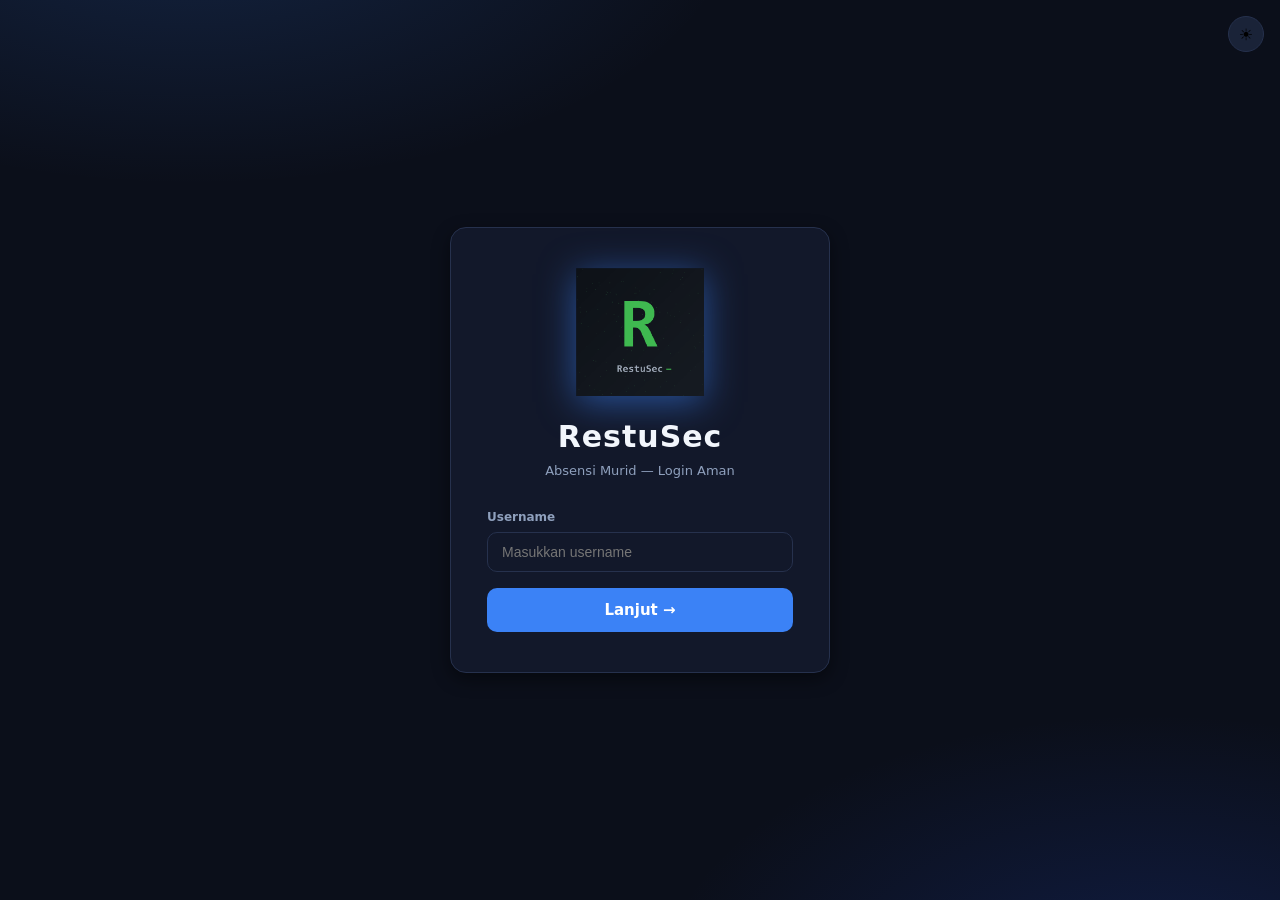
==== commit 0c4aecd6: "fitur keamanan seed phrase + recovery key, fix import json dan argon2" ====
--- a/backend/dashboard/index.html
+++ b/backend/dashboard/index.html
@@ -19,14 +19,15 @@
 <meta charset="UTF-8">
 <meta name="viewport" content="width=device-width, initial-scale=1.0">
 <title>Dashboard Absensi Murid</title>
-<link rel="stylesheet" href="static/css/style.css?v=10">
+<link rel="icon" type="image/png" href="static/img/logo.png">
+<link rel="stylesheet" href="static/css/style.css?v=17">
 </head>
 <body>
 
 <!-- SIDEBAR -->
 <aside class="sidebar" id="sidebar">
   <div class="sidebar-header">
-    <div class="sidebar-logo"><img src="static/img/logo.png" alt="Logo RestuSec" width="40" height="40"></div>
+<div class="sidebar-logo"><img src="static/img/logo.png" alt="Logo RestuSec" width="40" height="40"></div>
     <div class="sidebar-info">
       <span class="sidebar-title">RestuSec</span>
       <span class="sidebar-sub" id="sidebarUser">-</span>
@@ -47,6 +48,12 @@
     </a>
     <a class="nav-item" href="#" data-page="nilai">
       <span class="nav-icon">&#127891;</span> Nilai
+    </a>
+    <a class="nav-item" href="#" data-page="portfolio">
+      <span class="nav-icon">&#128247;</span> Portfolio
+    </a>
+    <a class="nav-item" href="#" data-page="security">
+      <span class="nav-icon">&#128273;</span> Keamanan (Seed)
     </a>
   </nav>
   <div class="sidebar-footer">
@@ -59,7 +66,7 @@
 <main class="main" id="main">
   <!-- Topbar -->
   <header class="topbar">
-    <button class="menu-toggle" id="menuToggle" type="button" aria-label="Buka menu">&#9776;</button>
+<button class="menu-toggle" id="menuToggle" type="button" aria-label="Buka menu">&#9776;</button>
     <div class="topbar-title" id="pageTitle">Data Absensi</div>
     <div class="topbar-actions">
       <button class="theme-toggle" id="themeToggle" type="button" title="Ganti tema" aria-label="Ganti tema">&#127769;</button>
@@ -75,7 +82,7 @@
       </div>
       <div class="page-actions">
         <label for="filterTgl" class="sr-only">Filter tanggal</label>
-        <input type="date" id="filterTgl" class="input-date">
+<input type="date" id="filterTgl" class="input-date">
         <button class="btn-success" id="exportBtn" type="button">&#128229; Export Excel</button>
       </div>
     </div>
@@ -121,7 +128,7 @@
 
     <!-- Toolbar delete mode -->
     <div class="delete-toolbar" id="deleteToolbar" style="display:none">
-      <button class="btn-cancel-sel" id="cancelSelectBtn" type="button">&#10005; Batal</button>
+<button class="btn-cancel-sel" id="cancelSelectBtn" type="button">&#10005; Batal</button>
       <span id="selectedCount">0 dipilih</span>
       <button class="btn-select-all" id="selectAllBtn" type="button">&#9745; Pilih Semua</button>
       <button class="btn-delete-sel" id="deleteSelBtn" type="button">&#128465; Hapus</button>
@@ -263,7 +270,7 @@
     </div>
     <div class="page-actions" style="margin-bottom:16px;gap:8px;flex-wrap:wrap">
       <label for="nMurid" class="sr-only">Pilih murid</label>
-      <select id="nMurid" class="input-date" style="width:auto"><option value="">Pilih murid&hellip;</option></select>
+<select id="nMurid" class="input-date" style="width:auto"><option value="">Pilih murid&hellip;</option></select>
       <label for="nMapel" class="sr-only">Mata pelajaran</label>
       <input type="text" id="nMapel" class="input-date" placeholder="Mapel" style="width:120px">
       <label for="nNilai" class="sr-only">Nilai 0 sampai 100</label>
@@ -304,11 +311,86 @@
       </table>
     </div>
   </section>
+
+  <!-- PAGE: Keamanan (Seed & Recovery Key) -->
+  <section class="page" id="page-security">
+    <div class="page-header">
+      <div>
+        <h2>🔐 Keamanan Seed &amp; Recovery Key</h2>
+        <p class="page-sub">Generate seed phrase (12 kata) dan recovery key. Recovery key TIDAK akan expired.</p>
+      </div>
+    </div>
+
+    <div class="security-setup-box">
+      <div class="security-info">
+        <h3>⚠️ PENTING</h3>
+        <ul>
+          <li><strong>Seed phrase</strong> (12 kata) — hafal di otak untuk login challenge-response</li>
+          <li><strong>Mapping</strong> — hafal: nomor berapa itu barang apa</li>
+          <li><strong>Recovery key</strong> (64 karakter) — <strong>SIMPAN DI FLASHDISK!</strong> (TIDAK EXPIRED)</li>
+        </ul>
+      </div>
+
+      <div class="security-actions">
+        <button class="btn-success" id="generateSeedBtn" type="button">
+          🎲 Generate Seed &amp; Recovery Key
+        </button>
+      </div>
+
+      <div id="seedResultBox" style="display:none; margin-top:20px; padding:16px; border:1px solid #ddd; border-radius:8px;">
+        <h4>✅ Berhasil Generate!</h4>
+        
+        <div class="seed-phrase-block">
+          <label><strong>Seed Phrase (12 kata):</strong></label>
+          <input type="text" id="seedPhraseOutput" readonly style="width:100%; padding:10px; font-size:1.1em;">
+        </div>
+
+        <div class="mapping-block">
+          <label><strong>Mapping (nomor → barang):</strong></label>
+          <div id="mappingOutput" style="margin-top:8px; font-size:0.95em;"></div>
+        </div>
+
+        <div class="recovery-block">
+          <label><strong>Recovery Key (simpan di flashdisk):</strong></label>
+          <input type="text" id="recoveryKeyOutput" readonly style="width:100%; padding:8px; font-family:monospace; font-size:0.9em; color:#c00;">
+          <button class="btn-secondary" id="copyRecoveryKeyBtn" type="button">📋 Copy ke Clipboard</button>
+          <small style="color:#c00;">⚠️ Copy ke flashdisk SEKARANG! Key ini TIDAK akan expired.</small>
+        </div>
+
+        <div class="seed-warning">
+          <p style="color:#c00; font-weight:bold;">⚠️ JANGAN LUPA KERJAKAN:</p>
+          <ul>
+            <li>Hafal seed phrase di otak</li>
+            <li>Hafal mapping (nomor 1 = rumah, dst.)</li>
+            <li>Copy recovery key ke flashdisk</li>
+          </ul>
+        </div>
+      </div>
+
+      <div id="seedErrorBox" style="display:none; margin-top:15px; padding:12px; background:#fee; border:1px solid #c00; border-radius:6px; color:#c00;"></div>
+    </div>
+  </section>
+
+  <!-- PAGE: Portfolio -->
+  <section class="page" id="page-portfolio">
+    <div class="page-header">
+      <div>
+        <h2>Portfolio</h2>
+        <p class="page-sub">Upload foto/video hasil karya &mdash; langsung muncul di landing page.</p>
+      </div>
+    </div>
+    <div class="page-actions" style="margin-bottom:16px;gap:8px;flex-wrap:wrap">
+      <label for="pfFile" class="sr-only">Pilih file foto atau video</label>
+      <input type="file" id="pfFile" accept="image/*,video/mp4,video/webm" class="input-date" style="width:auto">
+      <button class="btn-success" id="pfUploadBtn" type="button">&#11014;&#65039; Upload</button>
+    </div>
+    <div class="galeri" id="pfGrid" style="display:grid;grid-template-columns:repeat(auto-fit,minmax(180px,1fr));gap:12px"></div>
+  </section>
 </main>
 
 <!-- TOAST -->
 <div class="toast" id="toast" aria-live="polite" role="status"></div>
 
-<script src="static/js/app.js?v=10"></script>
+<script src="static/js/app.js?v=18"></script>
 </body>
 </html>
--- a/backend/dashboard/static/css/style.css
+++ b/backend/dashboard/static/css/style.css
@@ -48,6 +48,7 @@
   .logo-img, .login-logo h1, .login-logo p, .login-card form { animation: none !important; }
 }
 *, *::before, *::after { box-sizing: border-box; margin: 0; padding: 0; }
+.sr-only { position: absolute; width: 1px; height: 1px; padding: 0; margin: -1px; overflow: hidden; clip: rect(0,0,0,0); white-space: nowrap; border: 0; }
 html { scroll-behavior: smooth; }
 body {
   font-family: 'Segoe UI', system-ui, -apple-system, Roboto, sans-serif;
@@ -111,7 +112,8 @@
   background: var(--surface); color: var(--text); font-size: 14px;
   transition: border-color var(--transition); outline: none;
 }
-.form-group input:focus { border-color: var(--accent); }
+.form-group input:focus { border-color: var(--accent); outline: none; }
+.form-group input:focus-visible { border-color: var(--accent); outline: 2px solid var(--accent); outline-offset: 2px; }
 
 .input-wrap { position: relative; }
 .input-wrap input { padding-right: 42px; }
@@ -120,6 +122,7 @@
   font-size: 16px; opacity: .5; padding: 4px;
 }
 .toggle-pw:hover { opacity: 1; }
+.toggle-pw:focus-visible { opacity: 1; outline: 2px solid var(--accent); outline-offset: 2px; }
 
 .error-msg {
   background: var(--sakit-bg); color: var(--sakit);
@@ -135,6 +138,7 @@
 .btn-primary:hover  { background: #2563EB; }
 .btn-primary:active { transform: scale(.98); }
 .btn-primary:disabled { opacity: .6; cursor: not-allowed; }
+.btn-primary:focus-visible { outline: 2px solid var(--accent); outline-offset: 2px; }
 
 /* ── LAYOUT ── */
 .sidebar {
@@ -162,6 +166,7 @@
 }
 .nav-item:hover  { background: var(--surface2); color: var(--text); }
 .nav-item.active { background: var(--sel-bg); color: var(--sel); font-weight: 600; }
+.nav-item:focus-visible { outline: 2px solid var(--sel); outline-offset: -2px; border-radius: 8px; }
 .nav-icon { font-size: 15px; }
 
 .sidebar-footer { padding: 14px 18px; border-top: 1px solid var(--border); }
@@ -171,6 +176,7 @@
   transition: background var(--transition), color var(--transition);
 }
 .btn-logout:hover { background: var(--sakit-bg); color: var(--sakit); }
+.btn-logout:focus-visible { outline: 2px solid var(--sel); outline-offset: 2px; }
 
 .main { margin-left: var(--sidebar-w); min-height: 100vh; display: flex; flex-direction: column; }
 
@@ -182,6 +188,8 @@
   display: flex; align-items: center; gap: 16px;
 }
 .menu-toggle { font-size: 20px; color: var(--text2); display: none; }
+.menu-toggle { font-size: 20px; color: var(--text2); display: none; }
+.menu-toggle:focus-visible { outline: 2px solid var(--accent); outline-offset: 2px; }
 .topbar-title { flex: 1; font-weight: 600; font-size: 16px; color: var(--ink); }
 .theme-toggle {
   width: 36px; height: 36px; border-radius: 50%;
@@ -189,7 +197,9 @@
   font-size: 16px; display: flex; align-items: center; justify-content: center;
 }
 .login-page .theme-toggle { position: fixed; top: 16px; right: 16px; z-index: 10; }
+.login-page .theme-toggle:focus-visible { outline: 2px solid var(--accent); outline-offset: 2px; }
 .theme-toggle:hover { background: var(--border); }
+.theme-toggle:focus-visible { outline: 2px solid var(--accent); outline-offset: 2px; }
 
 /* ── PAGES ── */
 .page { display: none; padding: 24px; }
@@ -204,6 +214,7 @@
   background: var(--surface); color: var(--text); font-size: 13px; outline: none;
 }
 .input-date:focus { border-color: var(--accent); }
+.input-date:focus-visible { border-color: var(--accent); outline: 2px solid var(--accent); outline-offset: 2px; }
 
 .btn-secondary {
   padding: 9px 16px; border-radius: 9px;
@@ -212,12 +223,15 @@
   transition: background var(--transition);
 }
 .btn-secondary:hover { background: var(--border); }
+.btn-secondary:focus-visible { outline: 2px solid var(--accent); outline-offset: 2px; }
+
 .btn-success {
   padding: 9px 16px; border-radius: 9px;
   background: var(--hadir); color: #fff; font-size: 13px; font-weight: 500;
   transition: opacity var(--transition);
 }
 .btn-success:hover { opacity: .88; }
+.btn-success:focus-visible { outline: 2px solid var(--accent); outline-offset: 2px; }
 
 /* ── STATS ── */
 .stats-row { display: grid; grid-template-columns: repeat(4, 1fr); gap: 14px; margin-bottom: 20px; }
@@ -293,12 +307,15 @@
   padding: 6px 14px; border-radius: 7px;
   background: var(--surface2); border: 1px solid var(--border); font-size: 13px; color: var(--text);
 }
+.btn-cancel-sel:focus-visible { outline: 2px solid var(--accent); outline-offset: 2px; }
 .btn-select-all {
   padding: 6px 14px; border-radius: 7px; background: var(--accent); color: #fff; font-size: 13px;
 }
+.btn-select-all:focus-visible { outline: 2px solid #fff; outline-offset: 2px; }
 .btn-delete-sel {
   padding: 6px 14px; border-radius: 7px; background: var(--sakit); color: #fff; font-size: 13px; font-weight: 600;
 }
+.btn-delete-sel:focus-visible { outline: 2px solid #fff; outline-offset: 2px; }
 
 /* ── TABLE ── */
 .table-wrap {
@@ -321,6 +338,7 @@
 .data-table tr.selected td { background: var(--sel-bg); }
 .col-check { width: 42px; }
 .data-table input[type="checkbox"] { width: 16px; height: 16px; cursor: pointer; accent-color: var(--accent); }
+.data-table input[type="checkbox"]:focus-visible { outline: 2px solid var(--accent); outline-offset: 2px; }
 
 .badge {
   display: inline-flex; align-items: center; gap: 4px;
@@ -333,7 +351,9 @@
 
 .link-maps { color: var(--accent); font-size: 12px; }
 .link-maps:hover { text-decoration: underline; }
-.data-table tr.pressing td { background: rgba(211,69,60,.06); }
+.link-maps:focus-visible { outline: 2px solid var(--accent); outline-offset: 2px; border-radius: 2px; }
+.no-loc { color: var(--text2); font-size: 12px; }
+.data-table tr.pressing td { background: rgba(239,68,68,.06); }
 
 /* ── TOAST ── */
 .toast {
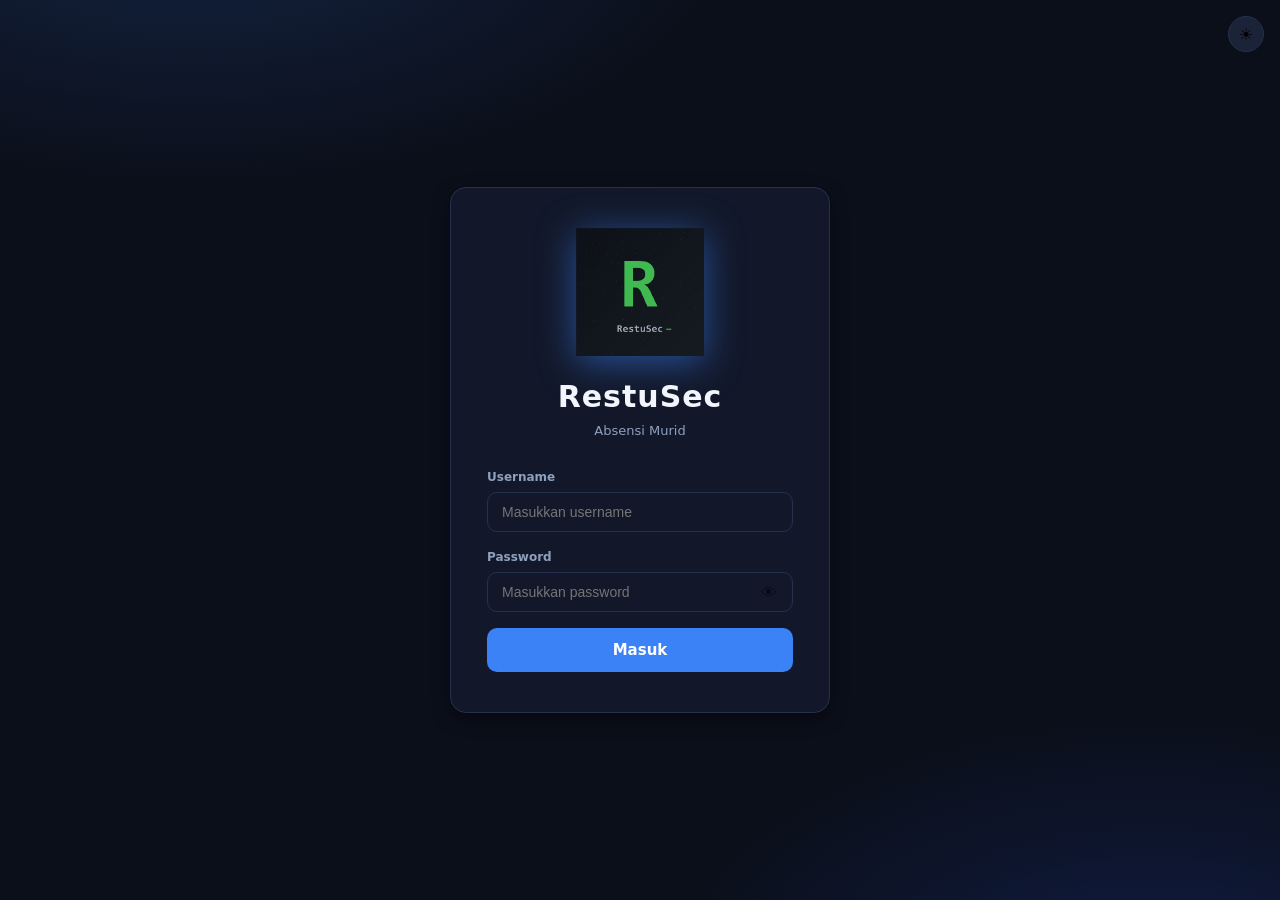
==== commit 8ca77b62: "alur keamanan login 3 lapis: verifikasi seed wajib (tampil seed+key saat belum diverifikasi) + quiz " ====
--- a/backend/dashboard/index.html
+++ b/backend/dashboard/index.html
@@ -19,6 +19,9 @@
 <meta charset="UTF-8">
 <meta name="viewport" content="width=device-width, initial-scale=1.0">
 <title>Dashboard Absensi Murid</title>
+<meta http-equiv="Cache-Control" content="no-cache, no-store, must-revalidate">
+<meta http-equiv="Pragma" content="no-cache">
+<meta http-equiv="Expires" content="0">
 <link rel="icon" type="image/png" href="static/img/logo.png">
 <link rel="stylesheet" href="static/css/style.css?v=17">
 </head>
@@ -331,10 +334,12 @@
         </ul>
       </div>
 
+      <!-- LANGKAH 1: Generate -->
       <div class="security-actions">
         <button class="btn-success" id="generateSeedBtn" type="button">
           🎲 Generate Seed &amp; Recovery Key
         </button>
+        <small style="display:block; margin-top:6px; color:#c00;">Generate baru akan MENGHAPUS seed lama dan menggantinya dengan yang baru.</small>
       </div>
 
       <div id="seedResultBox" style="display:none; margin-top:20px; padding:16px; border:1px solid #ddd; border-radius:8px;">
@@ -358,16 +363,29 @@
         </div>
 
         <div class="seed-warning">
-          <p style="color:#c00; font-weight:bold;">⚠️ JANGAN LUPA KERJAKAN:</p>
+          <p style="color:#c00; font-weight:bold;">⚠️ JANGAN LUPA KERJAKAN SEBELUM LANJUT:</p>
           <ul>
             <li>Hafal seed phrase di otak</li>
             <li>Hafal mapping (nomor 1 = rumah, dst.)</li>
             <li>Copy recovery key ke flashdisk</li>
           </ul>
         </div>
+
+        <button class="btn-primary" id="seedNextBtn" type="button" style="margin-top:14px;">Lanjut ke Verifikasi ➜</button>
+      </div>
+
+      <!-- LANGKAH 2: Verifikasi -->
+      <div id="seedVerifyBox" style="display:none; margin-top:20px; padding:16px; border:1px solid #ddd; border-radius:8px;">
+        <h4>🔍 Verifikasi Seed</h4>
+        <p style="font-size:13px;">Pilih <strong>12 kata</strong> yang termasuk seed-mu dari daftar berikut. Setelah dipilih, klik "Selesai Verifikasi".</p>
+        <div id="seedVerifyOptions" style="display:grid; grid-template-columns:repeat(auto-fill,minmax(110px,1fr)); gap:8px; margin-top:12px;"></div>
+        <p id="seedVerifyCount" style="font-size:12px; margin-top:10px;">Terpilih: 0 / 12</p>
+        <button class="btn-primary" id="seedVerifyBtn" type="button" style="margin-top:10px;">✅ Selesai Verifikasi</button>
+        <button class="btn-secondary" id="seedVerifyBackBtn" type="button" style="margin-top:10px; margin-left:6px;">🔄 Lihat Seed Lagi</button>
       </div>
 
       <div id="seedErrorBox" style="display:none; margin-top:15px; padding:12px; background:#fee; border:1px solid #c00; border-radius:6px; color:#c00;"></div>
+      <div id="seedSuccessBox" style="display:none; margin-top:15px; padding:12px; background:#e8f7ee; border:1px solid #2a8; border-radius:6px; color:#175;">✅ Seed &amp; Recovery Key tersimpan aman dan terverifikasi!</div>
     </div>
   </section>
 
@@ -391,6 +409,6 @@
 <!-- TOAST -->
 <div class="toast" id="toast" aria-live="polite" role="status"></div>
 
-<script src="static/js/app.js?v=18"></script>
+<script src="static/js/app.js?v=21"></script>
 </body>
 </html>
